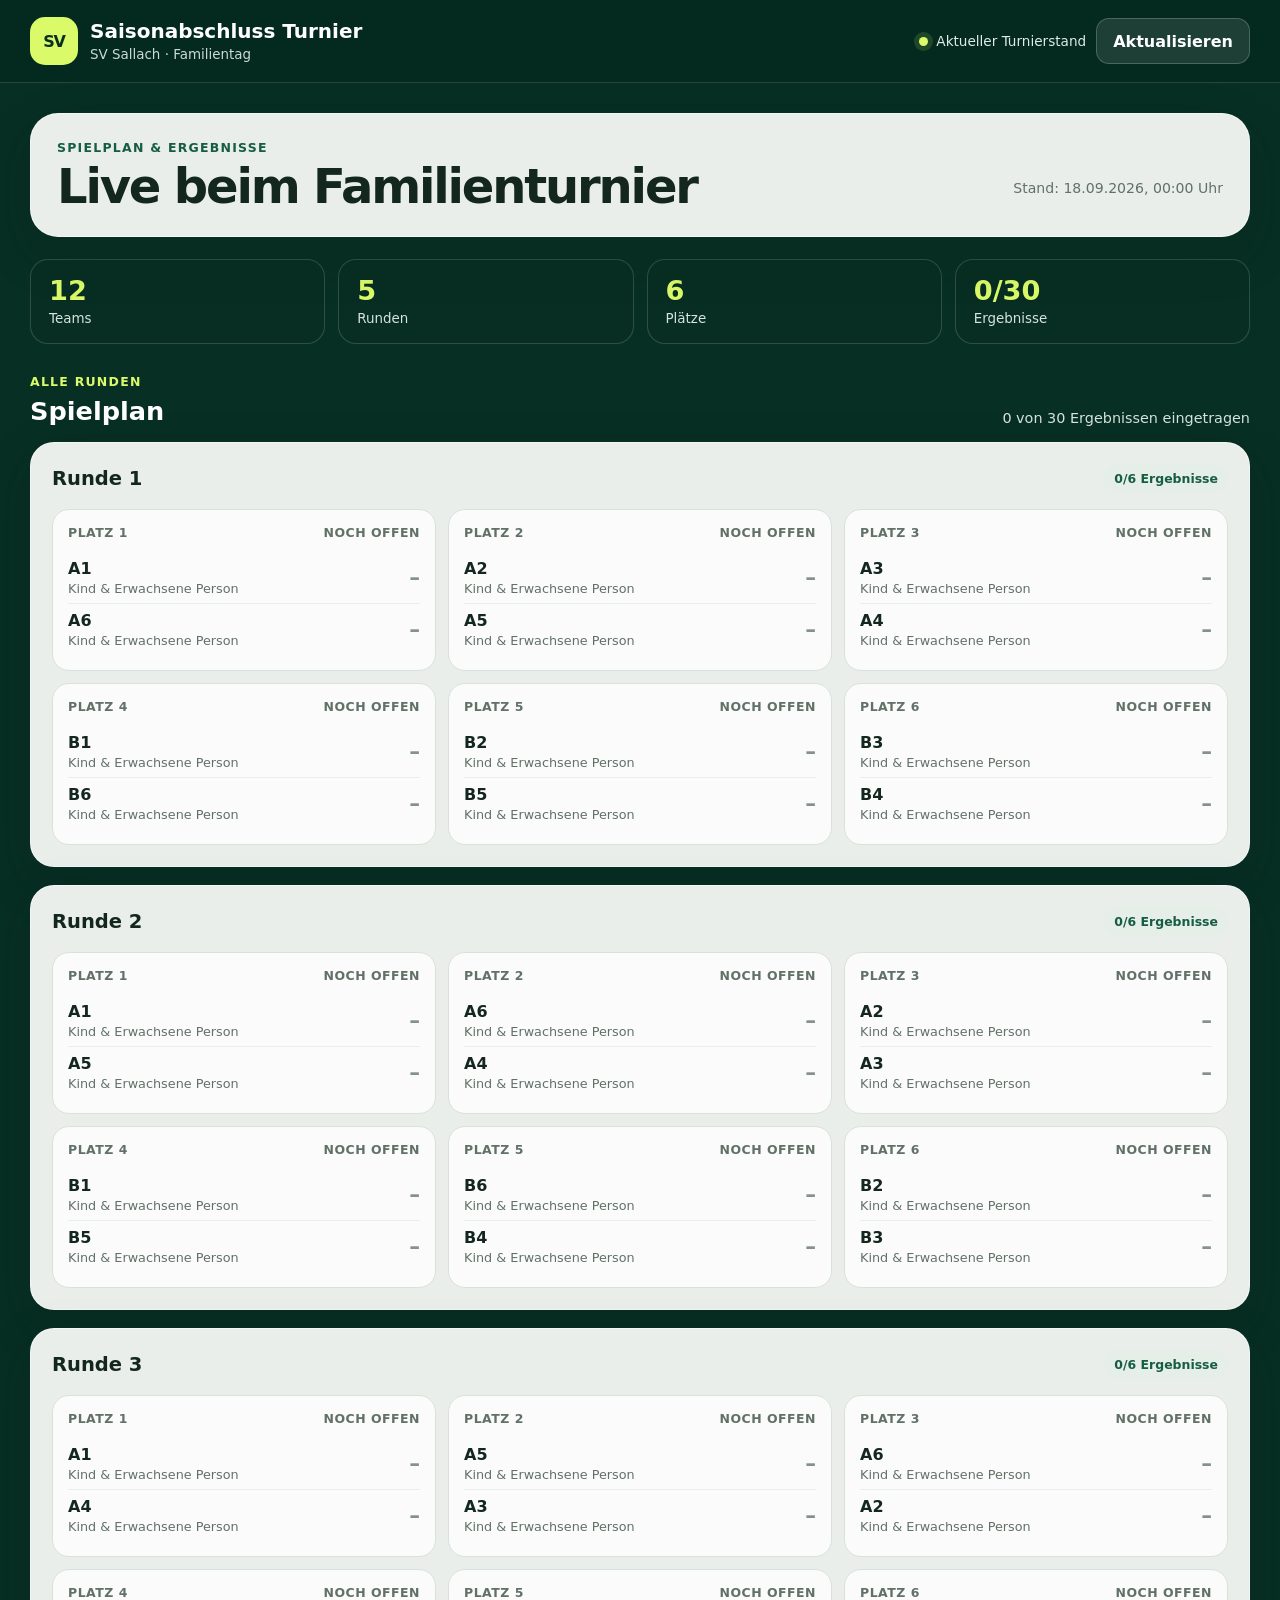
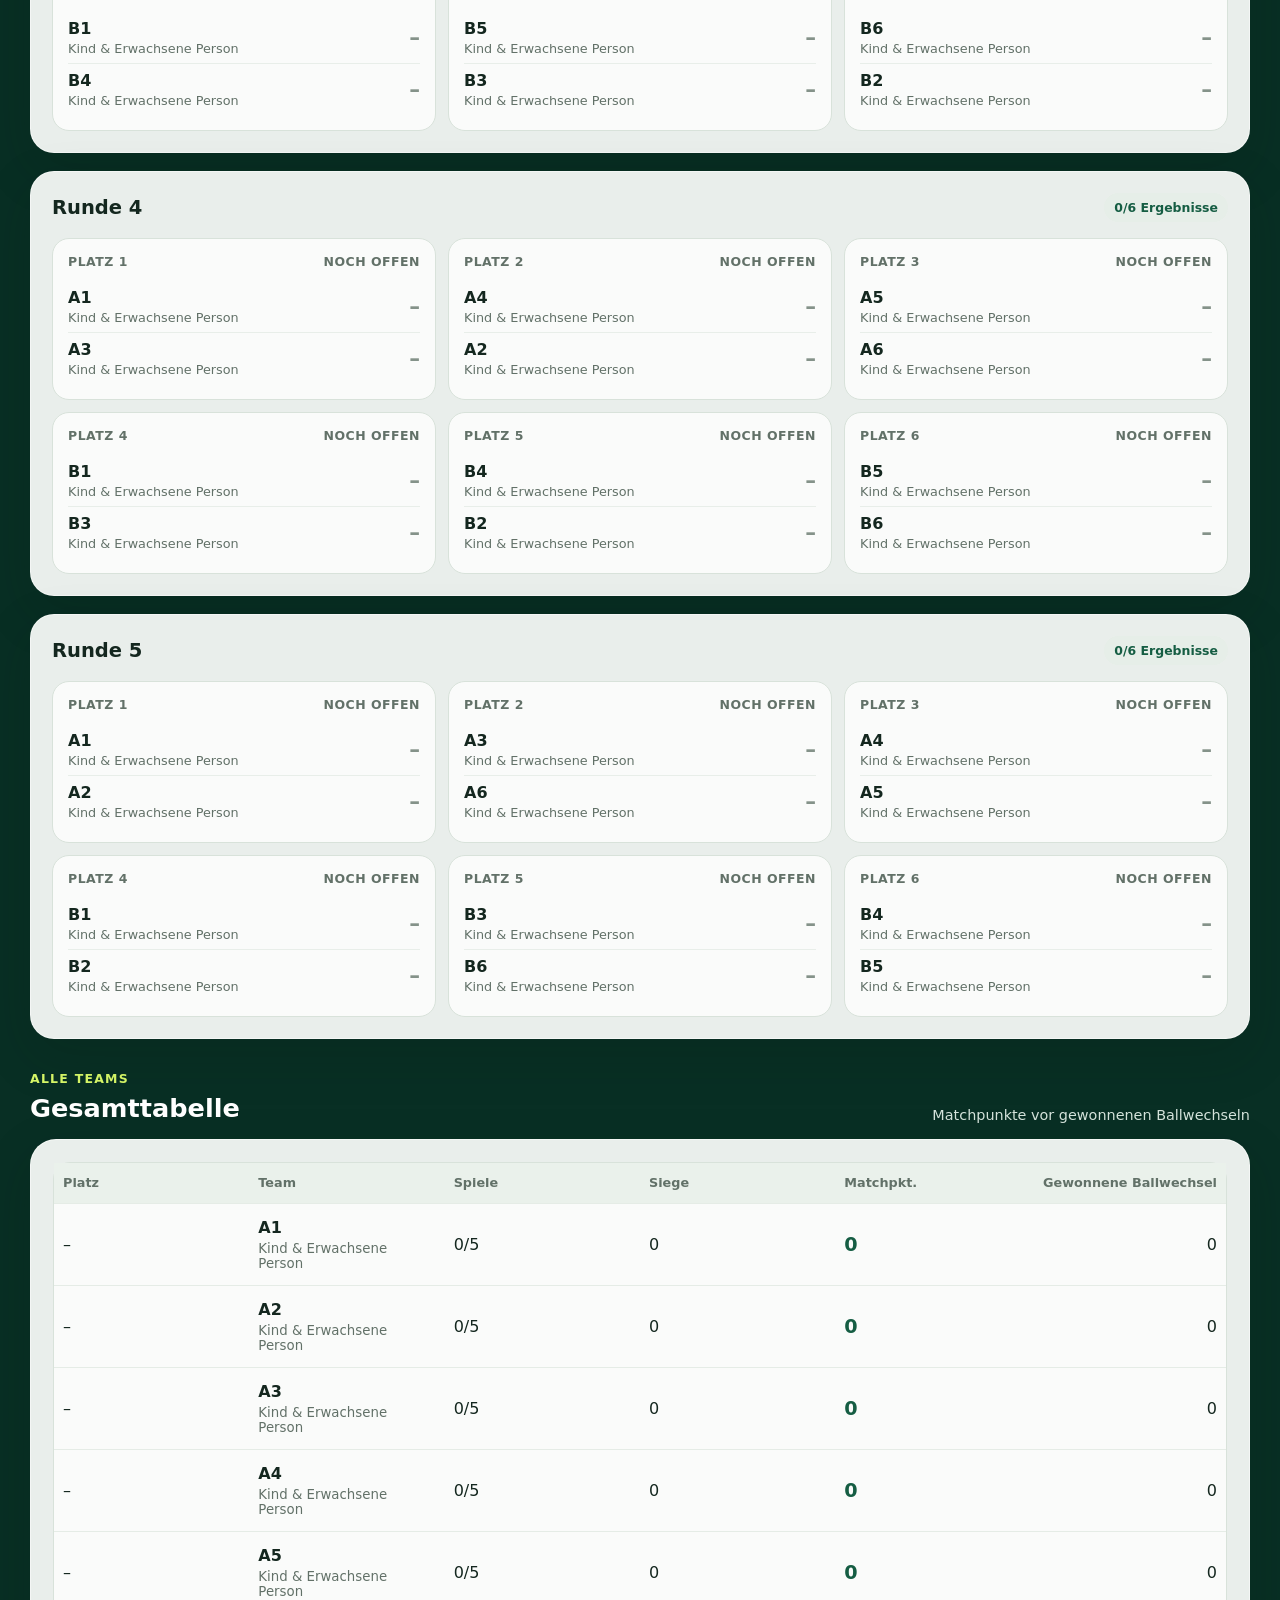
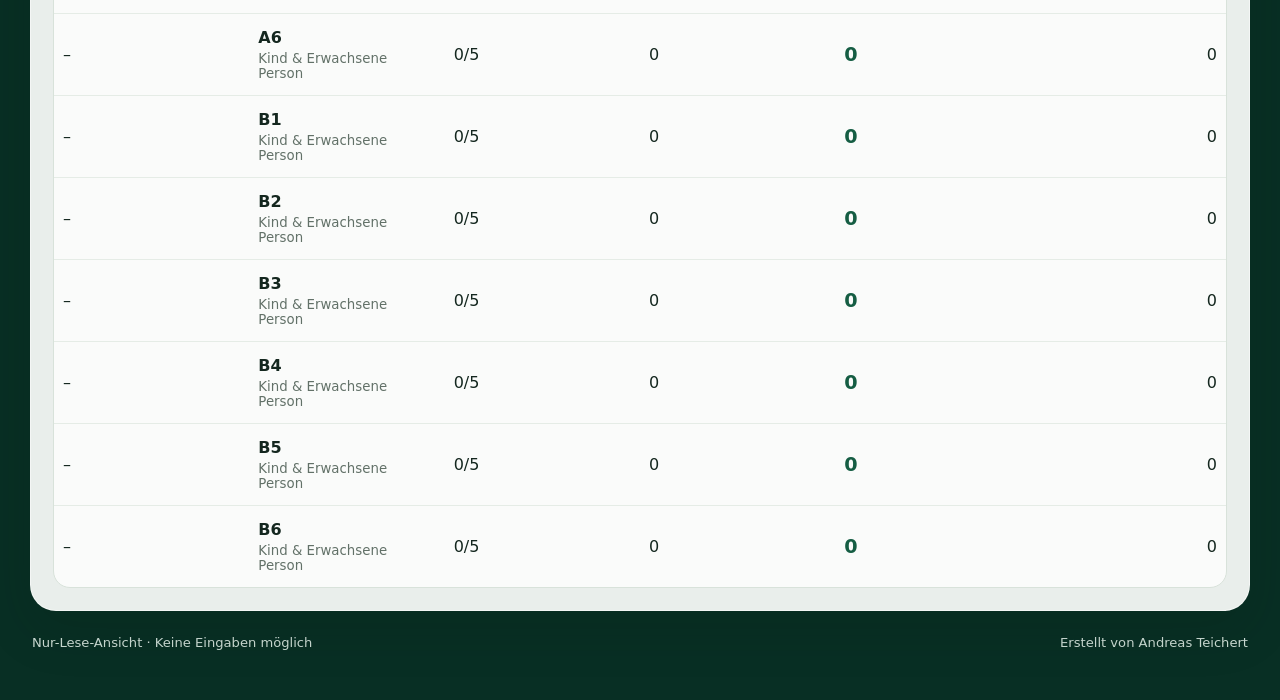
==== Familienturnier_Live.html @ 3cadc53f "Add files via upload" ====
<!doctype html>
<html lang="de">
<head>
<meta charset="utf-8">
<meta name="viewport" content="width=device-width,initial-scale=1">
<meta name="robots" content="noindex,nofollow">
<meta name="description" content="Aktueller Spielplan, Ergebnisse und Gesamttabelle des Familienturniers des SV Sallach.">
<title>Familienturnier · Live-Stand</title>
<link rel="icon" type="image/svg+xml" href="data:image/svg+xml,%3Csvg xmlns='http://www.w3.org/2000/svg' viewBox='0 0 64 64'%3E%3Crect width='64' height='64' rx='16' fill='%23093226'/%3E%3Ccircle cx='32' cy='32' r='19' fill='%23dbf76d'/%3E%3Cpath d='M18 25c10 7 18 7 28 0M18 39c10-7 18-7 28 0' fill='none' stroke='%23093226' stroke-width='4'/%3E%3C/svg%3E">
<style>
:root{--deep:#082f24;--green:#155d43;--lime:#dafa69;--paper:#f2f5f0;--ink:#14271f;--muted:#627168;--line:#d8e2da;--white:#fff;--radius:22px;font-family:"Aptos","Segoe UI",system-ui,sans-serif;color:var(--ink);background:var(--deep);font-size:16px}
*{box-sizing:border-box}html{min-width:0}body{margin:0;min-width:0;background:var(--deep);overflow-x:hidden}body::before{content:"";position:fixed;inset:0;z-index:-2;background:url("Familienturnier_Hintergrund_Familie.png") center/cover no-repeat;filter:saturate(.75) contrast(.94)}body::after{content:"";position:fixed;inset:0;z-index:-1;background:linear-gradient(180deg,rgba(4,37,27,.36),rgba(4,37,27,.9) 78%)}button{font:inherit;cursor:pointer;min-height:46px;border:1px solid rgba(255,255,255,.2);border-radius:13px;padding:10px 16px;background:rgba(255,255,255,.1);color:#fff;font-weight:750}button:focus-visible{outline:3px solid var(--lime);outline-offset:3px}.shell{width:min(1220px,calc(100% - 48px));margin:auto}header{position:sticky;top:0;z-index:5;background:rgba(5,43,32,.94);color:#fff;border-bottom:1px solid rgba(255,255,255,.13);backdrop-filter:blur(18px)}.topbar{display:flex;align-items:center;justify-content:space-between;gap:20px;padding:17px 0}.brand{display:flex;align-items:center;gap:12px;min-width:0}.mark{width:48px;height:48px;display:grid;place-items:center;border-radius:15px;background:var(--lime);color:var(--deep);font-weight:900;letter-spacing:-.08em;flex:0 0 auto}.brand h1{font-size:1.25rem;line-height:1.15;margin:0}.brand p{font-size:.84rem;color:#cbdad2;margin:4px 0 0}.header-right{display:flex;align-items:center;gap:10px}.live{display:inline-flex;align-items:center;gap:8px;font-size:.85rem;color:#deece5}.live::before{content:"";width:9px;height:9px;border-radius:50%;background:var(--lime);box-shadow:0 0 0 5px rgba(218,250,105,.13)}main{padding:30px 0 50px}.hero,.panel,.round{background:rgba(248,251,248,.94);border:1px solid rgba(255,255,255,.5);box-shadow:0 18px 50px rgba(3,27,19,.17);backdrop-filter:blur(17px)}.hero{border-radius:28px;padding:26px;margin-bottom:22px;display:flex;justify-content:space-between;align-items:end;gap:24px}.eyebrow{font-size:.78rem;letter-spacing:.1em;text-transform:uppercase;color:var(--green);font-weight:850;margin-bottom:7px}.hero h2{font-size:clamp(1.8rem,5vw,3rem);line-height:1;letter-spacing:-.045em;margin:0}.updated{font-size:.88rem;color:var(--muted);text-align:right}.summary{display:grid;grid-template-columns:repeat(4,minmax(0,1fr));gap:13px;margin-bottom:30px}.metric{background:rgba(8,47,36,.88);color:#fff;border:1px solid rgba(255,255,255,.16);border-radius:18px;padding:17px 18px}.metric strong{display:block;font-size:1.7rem;color:var(--lime);line-height:1}.metric span{display:block;color:#d5e4dc;font-size:.84rem;margin-top:7px}.section-head{display:flex;align-items:end;justify-content:space-between;gap:18px;margin:0 0 16px;color:#fff}.section-head h2{font-size:1.6rem;margin:0}.section-head p{margin:0;color:#d5e4dc;font-size:.9rem}.rounds{display:grid;gap:18px;margin-bottom:32px}.round{border-radius:24px;padding:21px}.round-head{display:flex;justify-content:space-between;align-items:center;margin-bottom:16px}.round-head h3{margin:0;font-size:1.22rem}.round-state{font-size:.78rem;padding:7px 10px;border-radius:999px;background:#e6eee8;color:var(--green);font-weight:800}.round-state.done{background:#e9f6b7;color:#344d00}.matches{display:grid;grid-template-columns:repeat(3,minmax(0,1fr));gap:12px}.match{min-width:0;border:1px solid var(--line);background:rgba(255,255,255,.78);border-radius:17px;padding:15px}.match-top{display:flex;justify-content:space-between;gap:10px;color:var(--muted);font-size:.78rem;font-weight:800;text-transform:uppercase;letter-spacing:.04em;margin-bottom:12px}.side{display:grid;grid-template-columns:minmax(0,1fr) auto;gap:10px;align-items:center;padding:7px 0}.side+.side{border-top:1px solid #e8eee9}.team{min-width:0;font-weight:800}.team small{display:block;margin-top:3px;color:var(--muted);font-weight:450;font-size:.8rem;overflow-wrap:anywhere}.score{min-width:38px;text-align:right;font-size:1.35rem;font-weight:900;color:var(--green);font-variant-numeric:tabular-nums}.open .score{color:#849289}.panel{border-radius:26px;padding:22px}.table-wrap{width:100%;min-width:0;overflow:visible;border:1px solid var(--line);border-radius:17px;background:rgba(255,255,255,.78)}table{width:100%;border-collapse:collapse;table-layout:fixed}th{padding:12px 9px;text-align:left;background:#eaf1eb;color:var(--muted);font-size:.8rem;line-height:1.2}td{padding:14px 9px;border-top:1px solid #e5ece6;font-variant-numeric:tabular-nums;overflow-wrap:anywhere}.team-cell{font-weight:800}.team-cell small{display:block;color:var(--muted);font-weight:450;margin-top:4px}.points{font-size:1.2rem;color:var(--green);font-weight:900}th:last-child,td:last-child{text-align:right}.empty{padding:34px;text-align:center;color:var(--muted)}.error{background:#fff0e9;color:#843a20;border:1px solid #e8c3b5;border-radius:18px;padding:18px;margin-bottom:20px}.footer{display:flex;justify-content:space-between;gap:20px;color:#ceded6;font-size:.82rem;padding:24px 2px 0}.hidden{display:none!important}
@media(max-width:900px){.matches{grid-template-columns:repeat(2,minmax(0,1fr))}.summary{grid-template-columns:repeat(2,minmax(0,1fr))}}
@media(max-width:620px){.shell{width:min(100% - 28px,1220px)}.topbar{padding:12px 0}.mark{width:40px;height:40px}.brand h1{font-size:1rem}.brand p{font-size:.75rem}.live{display:none}button{padding:9px 12px;font-size:.85rem}.hero{padding:20px;align-items:start;flex-direction:column}.updated{text-align:left}.summary{gap:9px}.metric{padding:14px}.metric strong{font-size:1.4rem}.matches{grid-template-columns:1fr}.round{padding:16px}.panel{padding:16px}.standings,.standings tbody{display:block;width:100%}.standings thead{display:none}.standings tr{display:grid;grid-template-columns:repeat(2,minmax(0,1fr));gap:10px 14px;padding:14px;border-top:1px solid #e1e9e2}.standings tr:first-child{border-top:0}.standings td{display:grid;width:auto;padding:0;border:0;text-align:left;font-size:.88rem}.standings td::before{content:attr(data-label);margin-bottom:3px;color:var(--muted);font-size:.72rem;font-weight:750}.standings td:nth-child(2){grid-column:1/-1;grid-row:1}.standings td:nth-child(1){grid-row:2}.standings td:nth-child(3){grid-row:2}.standings td:nth-child(4){grid-row:3}.standings td:nth-child(5){grid-row:3}.standings td:nth-child(6){grid-column:1/-1;grid-row:4}.footer{flex-direction:column;gap:7px}}
@media print{header,button{display:none!important}body{background:#fff}body::before,body::after{display:none}.shell{width:100%}main{padding:0}.hero,.panel,.round{box-shadow:none;background:#fff;backdrop-filter:none}.section-head{color:var(--ink)}.section-head p,.footer{color:var(--muted)}.round{break-inside:avoid}.matches{grid-template-columns:repeat(3,1fr)}}
</style>
</head>
<body>
<header><div class="shell topbar"><div class="brand"><div class="mark" aria-hidden="true">SV</div><div><h1>Saisonabschluss Turnier</h1><p>SV Sallach · Familientag</p></div></div><div class="header-right"><span class="live">Aktueller Turnierstand</span><button id="refresh" type="button">Aktualisieren</button></div></div></header>
<main class="shell">
  <section class="hero"><div><div class="eyebrow">Spielplan & Ergebnisse</div><h2>Live beim Familienturnier</h2></div><p class="updated" id="updated" role="status">Turnierstand wird geladen …</p></section>
  <div id="error" class="error hidden" role="alert"></div>
  <section class="summary" id="summary" aria-label="Turnierübersicht"></section>
  <div class="section-head"><div><div class="eyebrow" style="color:var(--lime)">Alle Runden</div><h2>Spielplan</h2></div><p id="progress"></p></div>
  <section class="rounds" id="rounds"><div class="round empty">Spielplan wird geladen …</div></section>
  <div class="section-head"><div><div class="eyebrow" style="color:var(--lime)">Alle Teams</div><h2>Gesamttabelle</h2></div><p>Matchpunkte vor gewonnenen Ballwechseln</p></div>
  <section class="panel"><div class="table-wrap" id="table"><div class="empty">Tabelle wird geladen …</div></div></section>
  <footer class="footer"><span>Nur-Lese-Ansicht · Keine Eingaben möglich</span><span>Erstellt von Andreas Teichert</span></footer>
</main>
<script>
const DATA_URL='turnierstand.json';
const $=s=>document.querySelector(s);
const esc=s=>String(s??'').replace(/[&<>"']/g,c=>({'&':'&amp;','<':'&lt;','>':'&gt;','"':'&quot;',"'":'&#39;'}[c]));
function valid(d){return d&&d.version===1&&typeof d.exportedAt==='string'&&d.summary&&Array.isArray(d.rounds)&&Array.isArray(d.standings)&&d.rounds.every(r=>Number.isInteger(r.number)&&Array.isArray(r.matches));}
function timeLabel(iso){const d=new Date(iso);return Number.isNaN(d.valueOf())?'unbekannt':new Intl.DateTimeFormat('de-DE',{dateStyle:'medium',timeStyle:'short'}).format(d);}
function render(data){
  $('#error').classList.add('hidden');
  $('#updated').textContent=`Stand: ${timeLabel(data.exportedAt)} Uhr`;
  const s=data.summary;
  $('#summary').innerHTML=[[s.teams,'Teams'],[s.rounds,'Runden'],[s.fields,'Plätze'],[`${s.results}/${s.matches}`,'Ergebnisse']].map(([n,l])=>`<div class="metric"><strong>${esc(n)}</strong><span>${esc(l)}</span></div>`).join('');
  $('#progress').textContent=`${s.results} von ${s.matches} Ergebnissen eingetragen`;
  $('#rounds').innerHTML=data.rounds.map(round=>{const done=round.matches.filter(m=>Array.isArray(m.score)).length;return `<article class="round"><div class="round-head"><h3>Runde ${round.number}</h3><span class="round-state ${done===round.matches.length?'done':''}">${done}/${round.matches.length} Ergebnisse</span></div><div class="matches">${round.matches.map(m=>{const score=Array.isArray(m.score)?m.score:null;return `<div class="match ${score?'':'open'}"><div class="match-top"><span>Platz ${esc(m.field)}</span><span>${score?'Ergebnis':'Noch offen'}</span></div><div class="side"><div class="team">${esc(m.a.id)}<small>${esc(m.a.label)}</small></div><div class="score">${score?esc(score[0]):'–'}</div></div><div class="side"><div class="team">${esc(m.b.id)}<small>${esc(m.b.label)}</small></div><div class="score">${score?esc(score[1]):'–'}</div></div></div>`}).join('')}</div></article>`}).join('')||'<div class="round empty">Noch kein Spielplan veröffentlicht.</div>';
  const rows=data.standings.map(r=>`<tr><td data-label="Platz">${r.rank??'–'}${r.shared?'<small style="display:block;color:var(--muted)">geteilt</small>':''}</td><td class="team-cell" data-label="Team">${esc(r.id)}<small>${esc(r.label)}</small></td><td data-label="Spiele">${esc(r.played)}/${esc(r.total)}</td><td data-label="Siege">${esc(r.won)}</td><td class="points" data-label="Matchpunkte">${esc(r.matchPoints)}</td><td data-label="Gewonnene Ballwechsel">${esc(r.wonRallies)}</td></tr>`).join('');
  $('#table').innerHTML=`<table class="standings"><thead><tr><th>Platz</th><th>Team</th><th>Spiele</th><th>Siege</th><th>Matchpkt.</th><th>Gewonnene Ballwechsel</th></tr></thead><tbody>${rows}</tbody></table>`;
}
async function load(){
  $('#refresh').disabled=true;
  try{const response=await fetch(`${DATA_URL}?v=${Date.now()}`,{cache:'no-store'});if(!response.ok)throw new Error(`HTTP ${response.status}`);const data=await response.json();if(!valid(data))throw new Error('Ungültige Daten');render(data)}
  catch(e){$('#error').textContent='Der aktuelle Turnierstand konnte nicht geladen werden. Bitte die Seite in einem Moment erneut öffnen.';$('#error').classList.remove('hidden');$('#updated').textContent='Turnierstand momentan nicht verfügbar'}
  finally{$('#refresh').disabled=false}
}
$('#refresh').onclick=load;load();setInterval(load,60000);
</script>
</body>
</html>
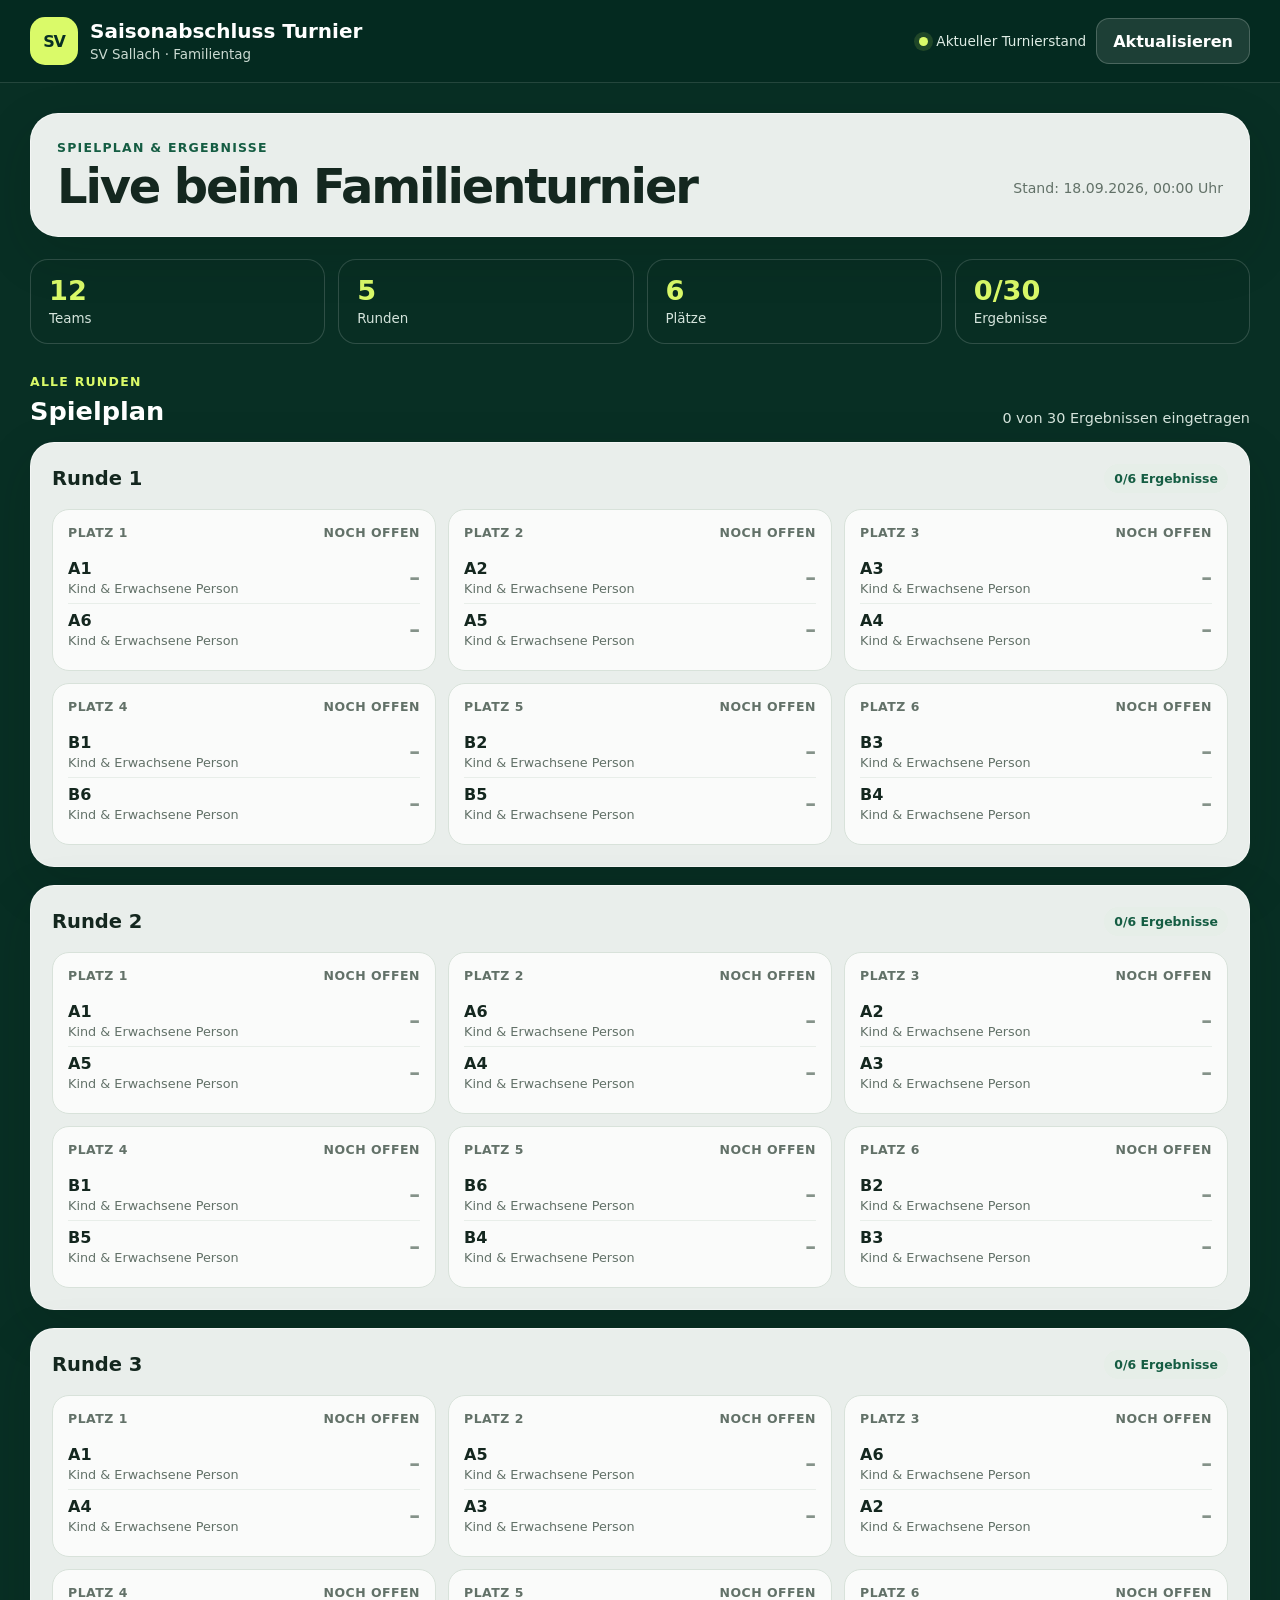
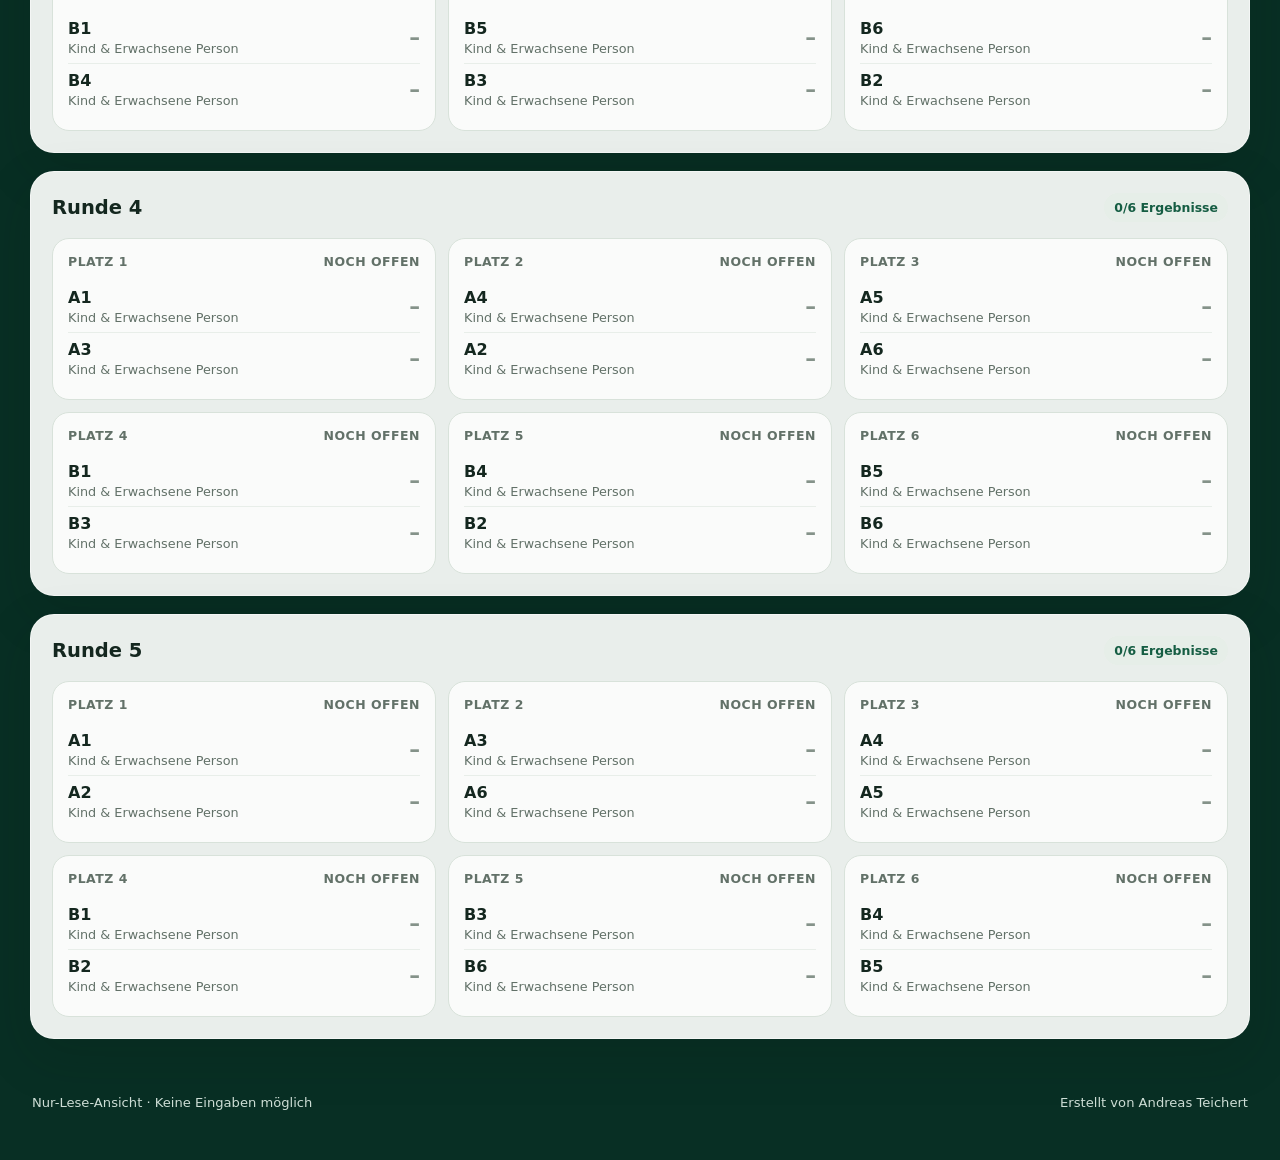
==== commit 2fefbece: "Add files via upload" ====
--- a/Familienturnier_Live.html
+++ b/Familienturnier_Live.html
@@ -23,15 +23,13 @@
   <section class="summary" id="summary" aria-label="Turnierübersicht"></section>
   <div class="section-head"><div><div class="eyebrow" style="color:var(--lime)">Alle Runden</div><h2>Spielplan</h2></div><p id="progress"></p></div>
   <section class="rounds" id="rounds"><div class="round empty">Spielplan wird geladen …</div></section>
-  <div class="section-head"><div><div class="eyebrow" style="color:var(--lime)">Alle Teams</div><h2>Gesamttabelle</h2></div><p>Matchpunkte vor gewonnenen Ballwechseln</p></div>
-  <section class="panel"><div class="table-wrap" id="table"><div class="empty">Tabelle wird geladen …</div></div></section>
   <footer class="footer"><span>Nur-Lese-Ansicht · Keine Eingaben möglich</span><span>Erstellt von Andreas Teichert</span></footer>
 </main>
 <script>
 const DATA_URL='turnierstand.json';
 const $=s=>document.querySelector(s);
 const esc=s=>String(s??'').replace(/[&<>"']/g,c=>({'&':'&amp;','<':'&lt;','>':'&gt;','"':'&quot;',"'":'&#39;'}[c]));
-function valid(d){return d&&d.version===1&&typeof d.exportedAt==='string'&&d.summary&&Array.isArray(d.rounds)&&Array.isArray(d.standings)&&d.rounds.every(r=>Number.isInteger(r.number)&&Array.isArray(r.matches));}
+function valid(d){return d&&d.version===1&&typeof d.exportedAt==='string'&&d.summary&&Array.isArray(d.rounds)&&d.rounds.every(r=>Number.isInteger(r.number)&&Array.isArray(r.matches));}
 function timeLabel(iso){const d=new Date(iso);return Number.isNaN(d.valueOf())?'unbekannt':new Intl.DateTimeFormat('de-DE',{dateStyle:'medium',timeStyle:'short'}).format(d);}
 function render(data){
   $('#error').classList.add('hidden');
@@ -40,8 +38,6 @@
   $('#summary').innerHTML=[[s.teams,'Teams'],[s.rounds,'Runden'],[s.fields,'Plätze'],[`${s.results}/${s.matches}`,'Ergebnisse']].map(([n,l])=>`<div class="metric"><strong>${esc(n)}</strong><span>${esc(l)}</span></div>`).join('');
   $('#progress').textContent=`${s.results} von ${s.matches} Ergebnissen eingetragen`;
   $('#rounds').innerHTML=data.rounds.map(round=>{const done=round.matches.filter(m=>Array.isArray(m.score)).length;return `<article class="round"><div class="round-head"><h3>Runde ${round.number}</h3><span class="round-state ${done===round.matches.length?'done':''}">${done}/${round.matches.length} Ergebnisse</span></div><div class="matches">${round.matches.map(m=>{const score=Array.isArray(m.score)?m.score:null;return `<div class="match ${score?'':'open'}"><div class="match-top"><span>Platz ${esc(m.field)}</span><span>${score?'Ergebnis':'Noch offen'}</span></div><div class="side"><div class="team">${esc(m.a.id)}<small>${esc(m.a.label)}</small></div><div class="score">${score?esc(score[0]):'–'}</div></div><div class="side"><div class="team">${esc(m.b.id)}<small>${esc(m.b.label)}</small></div><div class="score">${score?esc(score[1]):'–'}</div></div></div>`}).join('')}</div></article>`}).join('')||'<div class="round empty">Noch kein Spielplan veröffentlicht.</div>';
-  const rows=data.standings.map(r=>`<tr><td data-label="Platz">${r.rank??'–'}${r.shared?'<small style="display:block;color:var(--muted)">geteilt</small>':''}</td><td class="team-cell" data-label="Team">${esc(r.id)}<small>${esc(r.label)}</small></td><td data-label="Spiele">${esc(r.played)}/${esc(r.total)}</td><td data-label="Siege">${esc(r.won)}</td><td class="points" data-label="Matchpunkte">${esc(r.matchPoints)}</td><td data-label="Gewonnene Ballwechsel">${esc(r.wonRallies)}</td></tr>`).join('');
-  $('#table').innerHTML=`<table class="standings"><thead><tr><th>Platz</th><th>Team</th><th>Spiele</th><th>Siege</th><th>Matchpkt.</th><th>Gewonnene Ballwechsel</th></tr></thead><tbody>${rows}</tbody></table>`;
 }
 async function load(){
   $('#refresh').disabled=true;
